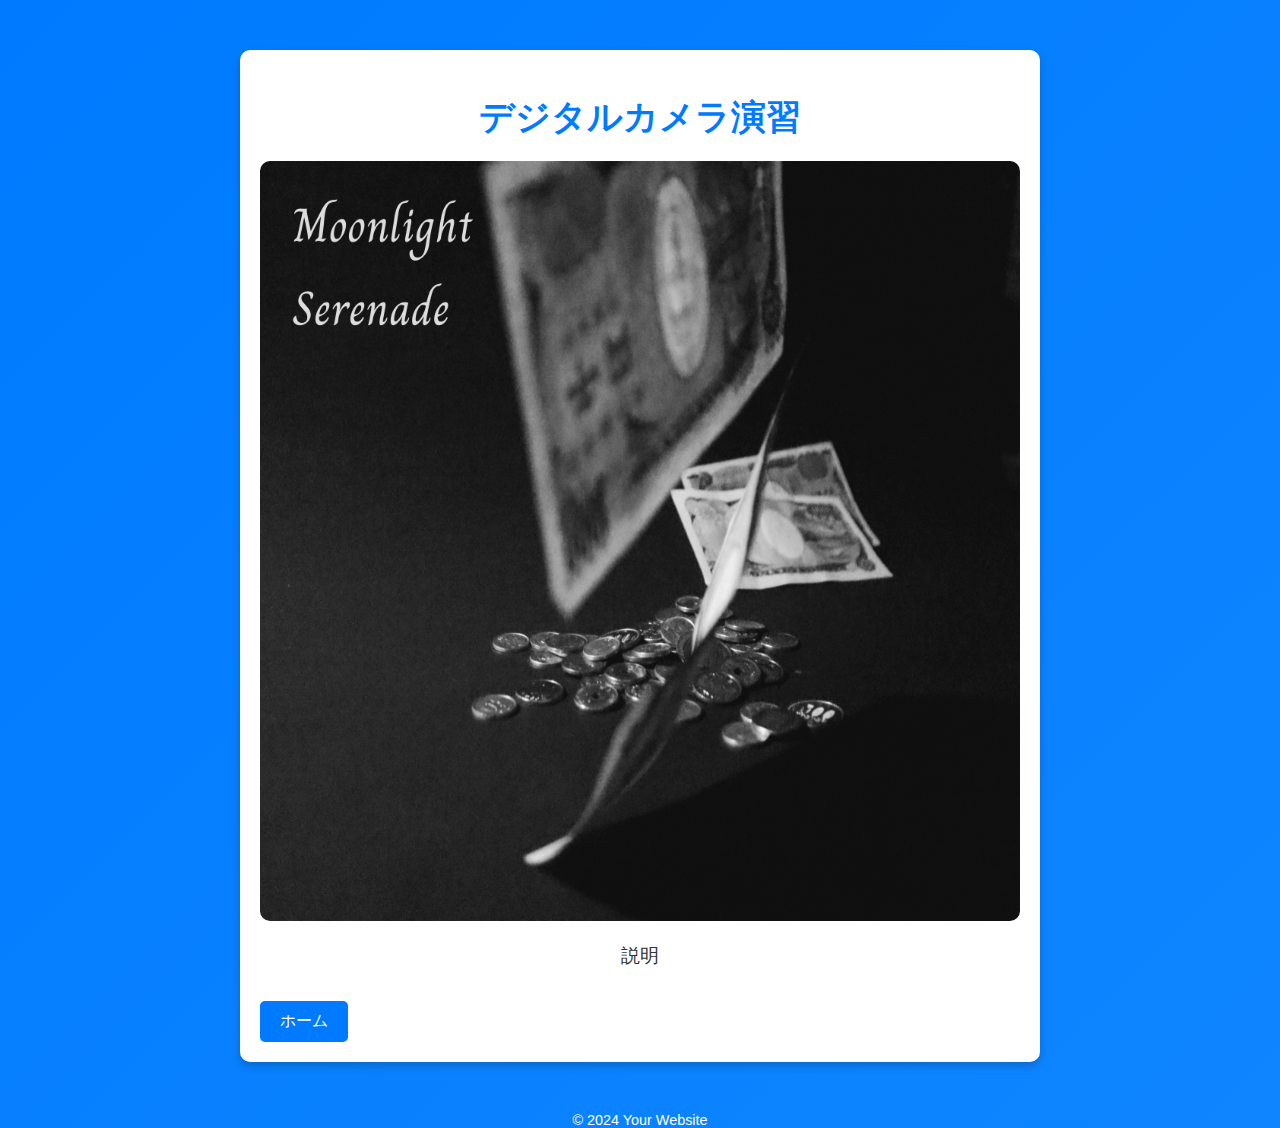
==== deatails.html @ 9b55e6c8 "コミットしてー" ====
<!DOCTYPE html>
<html lang="en">
<head>
    <meta charset="UTF-8">
    <meta name="viewport" content="width=device-width, initial-scale=1.0">
    <title>作品説明</title>
    <style>
        body {
            font-family: Arial, sans-serif;
            margin: 0;
            padding: 0;
            background: linear-gradient(135deg, #007BFF, #1E90FF, #87CEFA);
            background-size: 400% 400%;
            animation: gradientAnimation 12s ease infinite;
            color: #333;
        }
        @keyframes gradientAnimation {
            0% { background-position: 0% 50%; }
            50% { background-position: 100% 50%; }
            100% { background-position: 0% 50%; }
        }
        .container {
            max-width: 800px;
            margin: 50px auto;
            padding: 20px;
            background: #fff;
            border-radius: 10px;
            box-shadow: 0 4px 8px rgba(0, 0, 0, 0.2);
            width: 90%;
            box-sizing: border-box;
        }
        .container img {
            display: block;
            max-width: 100%;
            height: auto;
            margin: 20px auto;
            border-radius: 10px;
        }
        .container h1 {
            text-align: center;
            font-size: 2.2em;
            margin-bottom: 20px;
            color: #007BFF;
        }
        .container p {
            font-size: 1.2em;
            line-height: 1.6;
            text-align: center;
            margin-bottom: 30px;
            color: #333;
        }
        .container a {
            display: inline-block;
            text-decoration: none;
            color: #fff;
            background-color: #007BFF;
            padding: 10px 20px;
            border-radius: 5px;
            text-align: center;
            font-size: 1em;
            transition: background-color 0.3s ease;
        }
        .container a:hover {
            background-color: #0056b3;
        }
        footer {
            text-align: center;
            margin-top: 20px;
            font-size: 0.9em;
            color: #fff;
        }

        /* Responsive Styles */
        @media (max-width: 768px) {
            .container h1 {
                font-size: 1.8em;
            }
            .container p {
                font-size: 1.1em;
            }
            .container a {
                font-size: 0.9em;
                padding: 8px 16px;
            }
        }

        @media (max-width: 480px) {
            .container h1 {
                font-size: 1.5em;
            }
            .container p {
                font-size: 1em;
            }
            .container a {
                font-size: 0.8em;
                padding: 6px 12px;
            }
        }
    </style>
</head>
<body>
    <div class="container">
        <h1>デジタルカメラ演習</h1>
        <img src="IMG_7202.JPG" alt="Beautiful Scene">
        <p>
            説明
        </p>
        <a href="index.html">ホーム</a>
    </div>
    <footer>&copy; 2024 Your Website</footer>
</body>
</html>
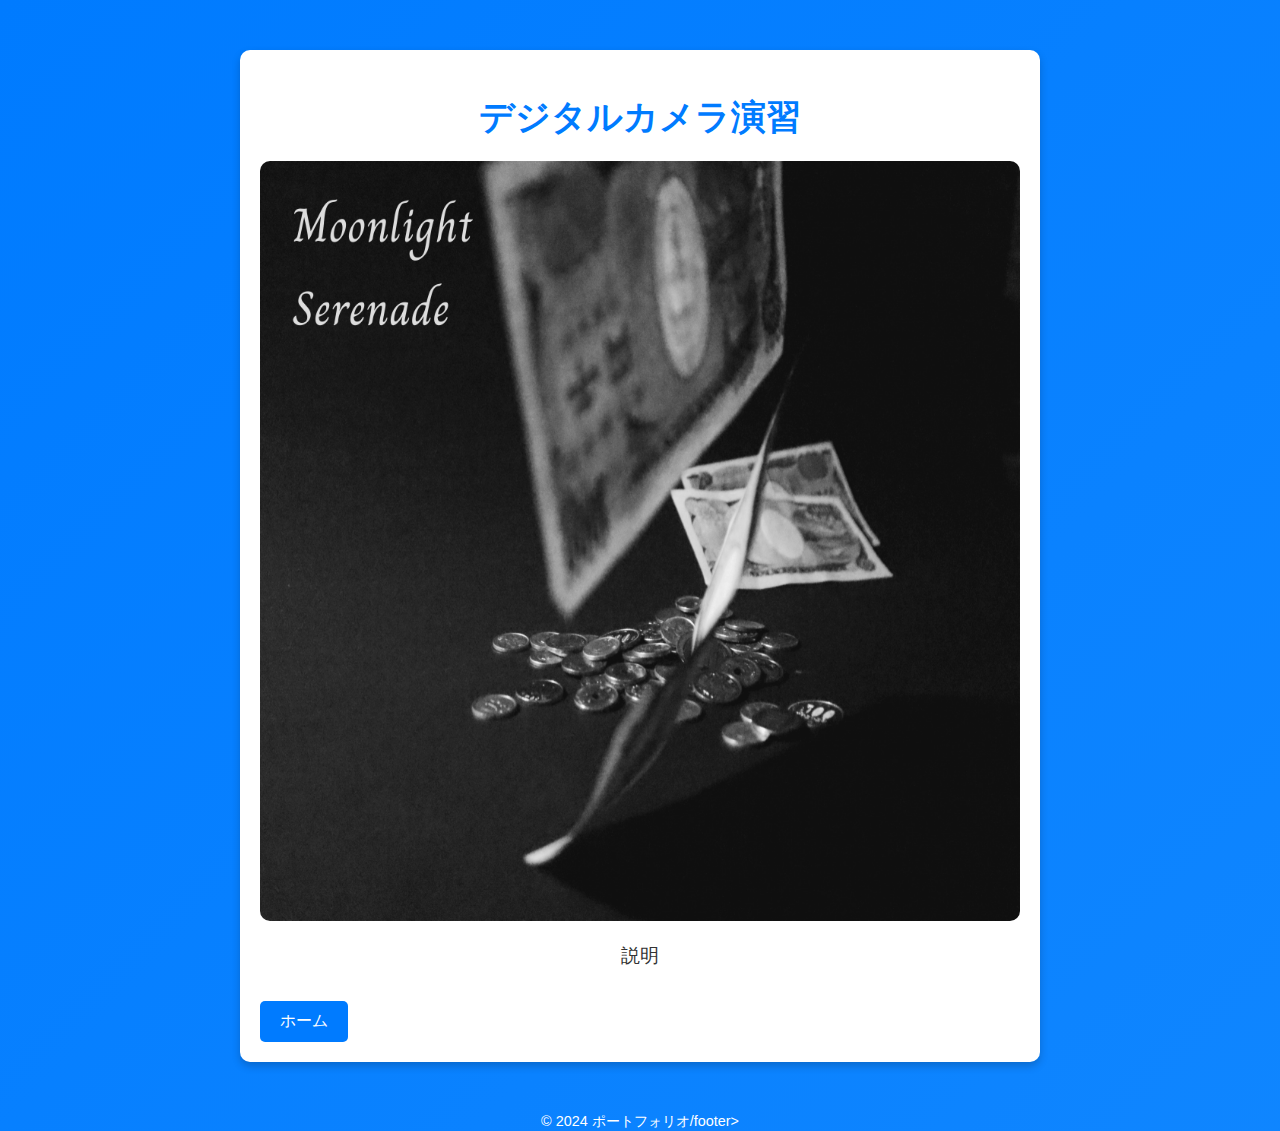
==== commit f9b66042: "コミットしてー" ====
--- a/deatails.html
+++ b/deatails.html
@@ -107,6 +107,6 @@
         </p>
         <a href="index.html">ホーム</a>
     </div>
-    <footer>&copy; 2024 Your Website</footer>
+    <footer>&copy; 2024 ポートフォリオ/footer>
 </body>
 </html>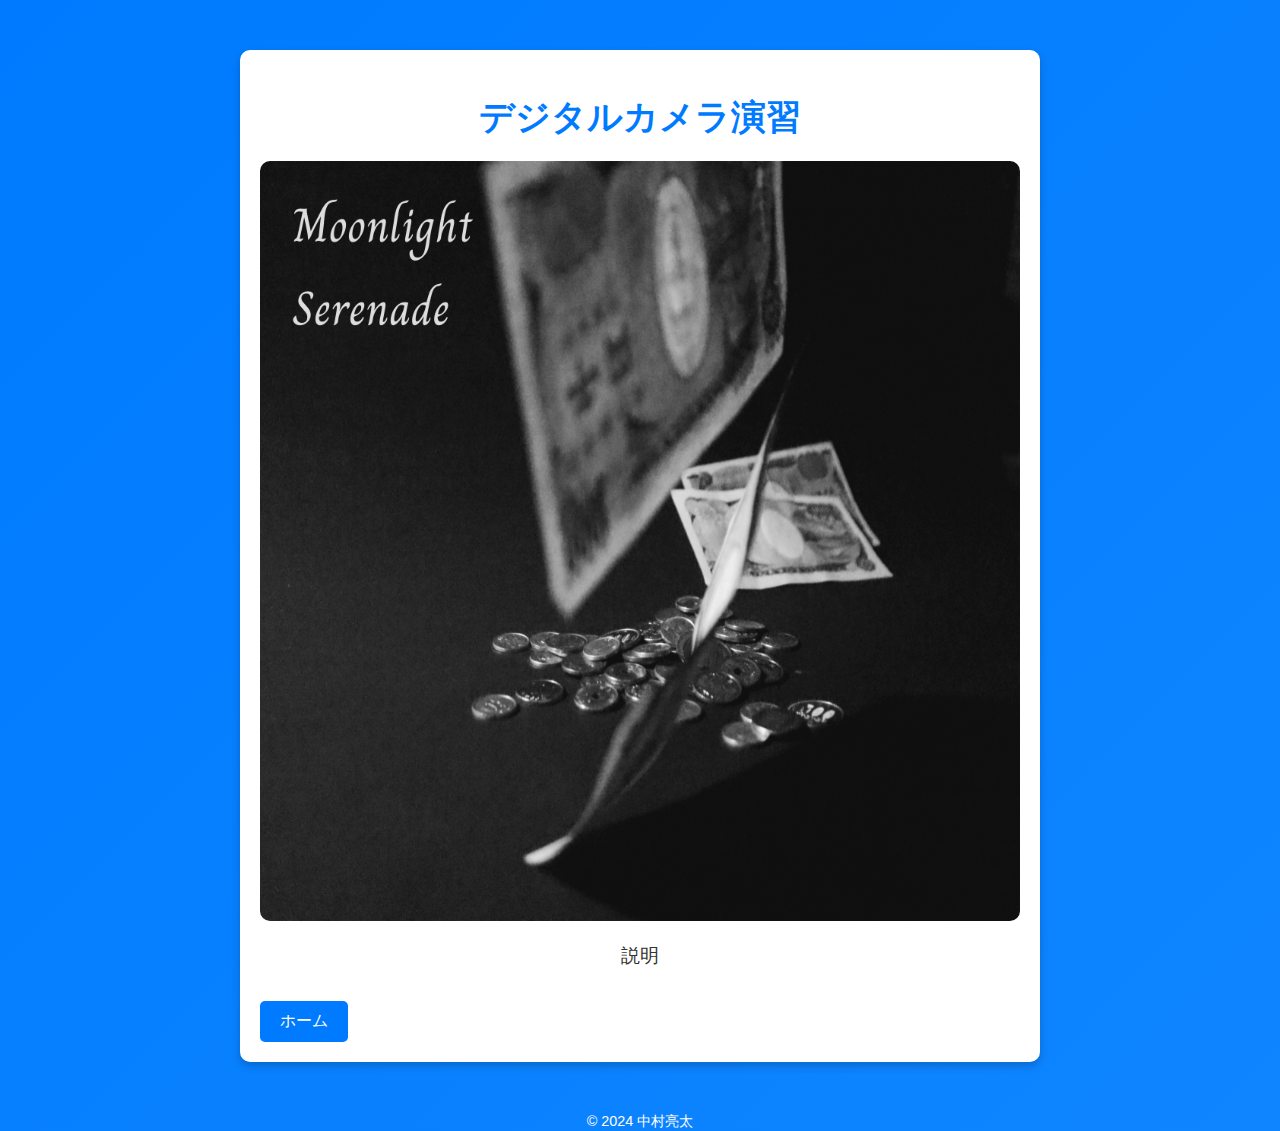
==== commit d713b7f7: "こ" ====
--- a/deatails.html
+++ b/deatails.html
@@ -107,6 +107,6 @@
         </p>
         <a href="index.html">ホーム</a>
     </div>
-    <footer>&copy; 2024 ポートフォリオ/footer>
+    <footer>&copy; 2024 中村亮太 </footer>
 </body>
 </html>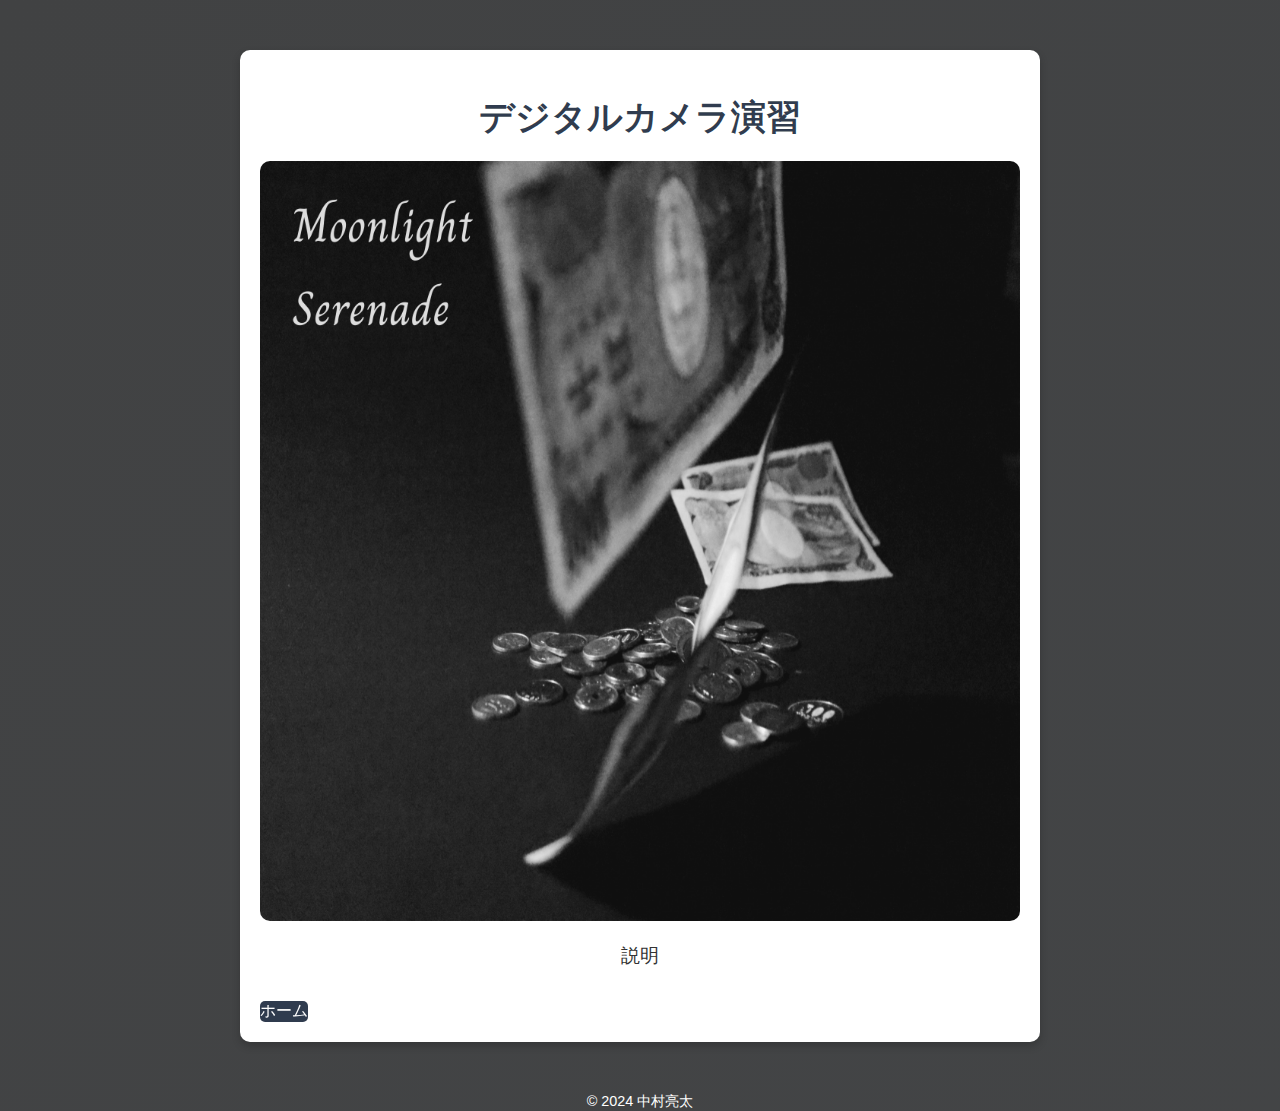
==== commit 77ae9b77: "コミット" ====
--- a/deatails.html
+++ b/deatails.html
@@ -9,7 +9,7 @@
             font-family: Arial, sans-serif;
             margin: 0;
             padding: 0;
-            background: linear-gradient(135deg, #007BFF, #1E90FF, #87CEFA);
+            background: linear-gradient(135deg, #414243, #454749, #4e5153);
             background-size: 400% 400%;
             animation: gradientAnimation 12s ease infinite;
             color: #333;
@@ -40,7 +40,7 @@
             text-align: center;
             font-size: 2.2em;
             margin-bottom: 20px;
-            color: #007BFF;
+            color: rgba(10, 25, 47, 0.85);
         }
         .container p {
             font-size: 1.2em;
@@ -53,15 +53,15 @@
             display: inline-block;
             text-decoration: none;
             color: #fff;
-            background-color: #007BFF;
-            padding: 10px 20px;
+            background-color: rgba(10, 25, 47, 0.85);
+            backdrop-filter: blur(10px);
             border-radius: 5px;
             text-align: center;
             font-size: 1em;
             transition: background-color 0.3s ease;
         }
         .container a:hover {
-            background-color: #0056b3;
+            background-color: rgba(10, 25, 47, 0.85),
         }
         footer {
             text-align: center;
